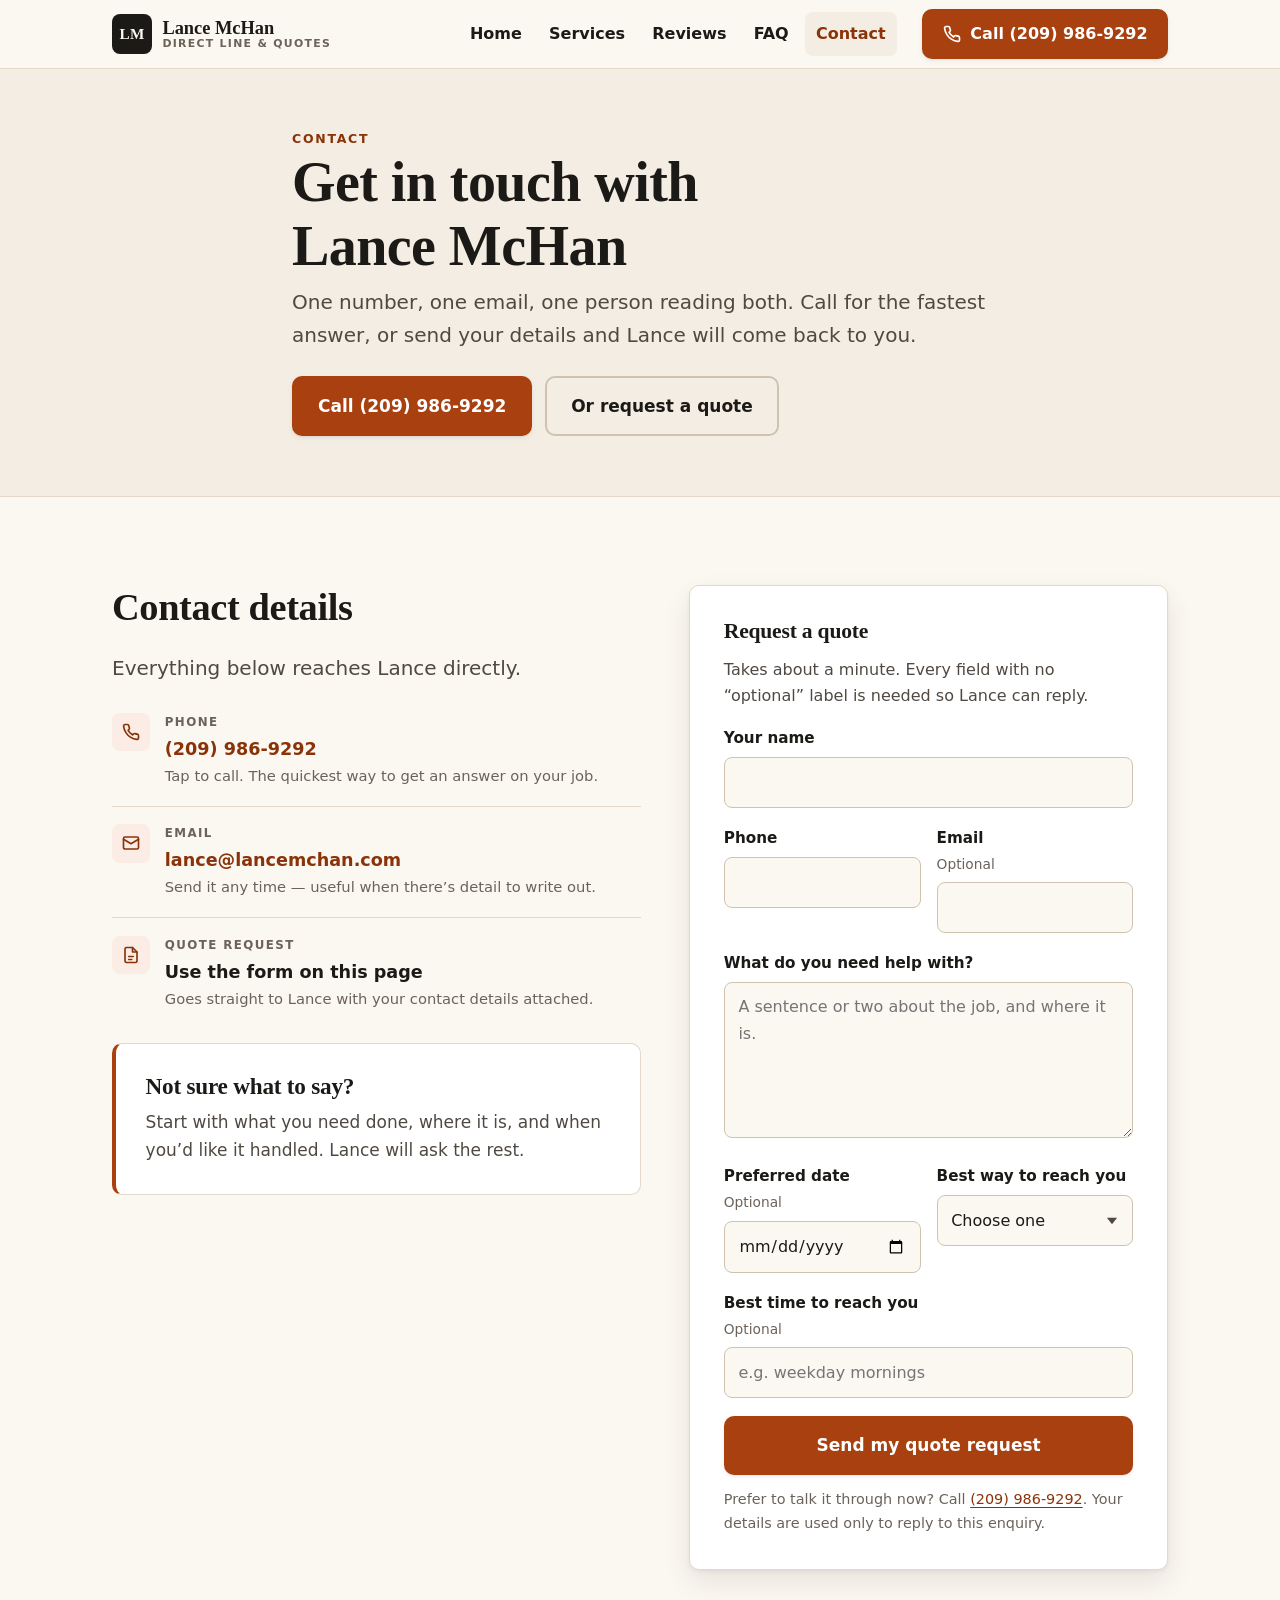
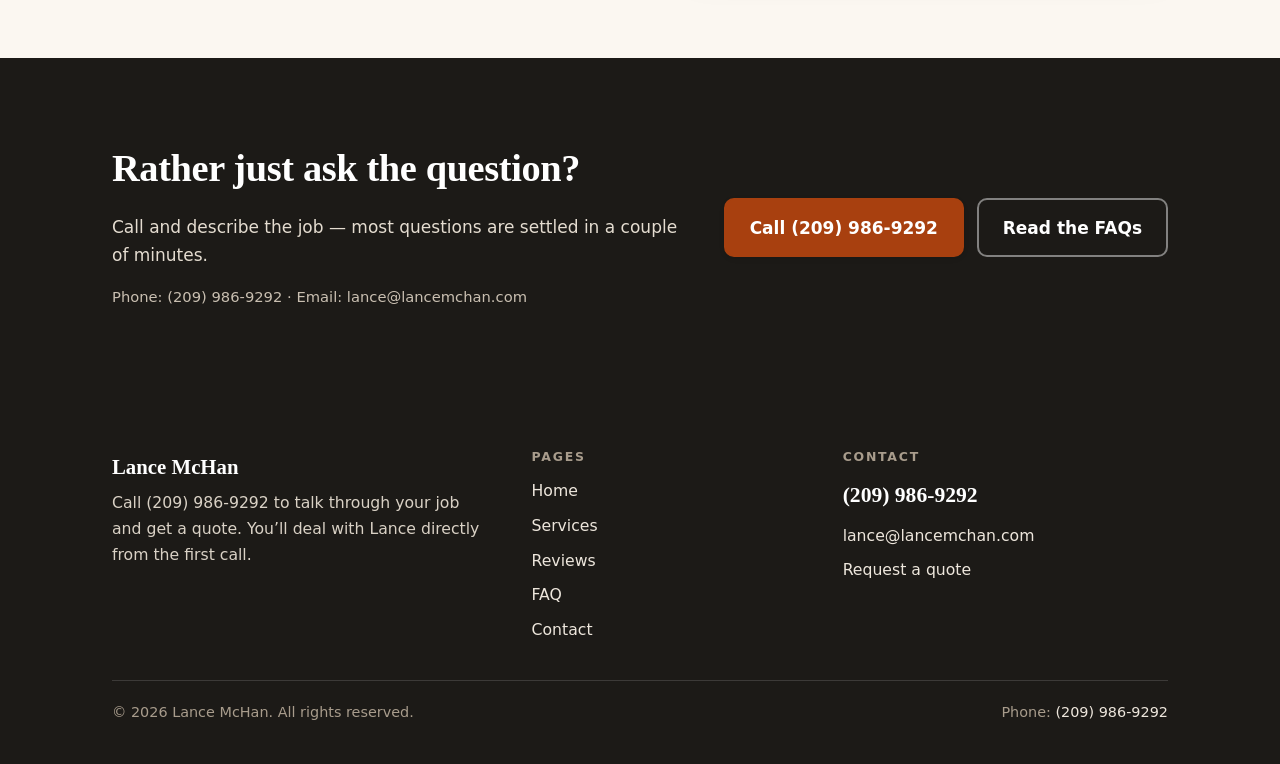
==== contact.html @ e19f183c "feat: initial website build" ====
<!DOCTYPE html>
<html lang="en">
<head>
<meta charset="utf-8">
<meta name="viewport" content="width=device-width, initial-scale=1">
<title>Contact &amp; Quote Request | Lance McHan — (209) 986-9292</title>
<meta name="description" content="Call Lance McHan on (209) 986-9292, email lance@lancemchan.com, or send a quote request. Calls and messages go straight to Lance.">
<meta name="author" content="Lance McHan">
<meta name="theme-color" content="#1C1A17">
<meta name="robots" content="index, follow">
<meta name="format-detection" content="telephone=yes">

<meta property="og:type" content="website">
<meta property="og:site_name" content="Lance McHan">
<meta property="og:title" content="Contact &amp; Quote Request | Lance McHan">
<meta property="og:description" content="Call (209) 986-9292, email lance@lancemchan.com, or send a quote request.">
<meta property="og:locale" content="en_US">
<meta name="twitter:card" content="summary">
<meta name="twitter:title" content="Contact &amp; Quote Request | Lance McHan">
<meta name="twitter:description" content="Call (209) 986-9292, email lance@lancemchan.com, or send a quote request.">

<link rel="icon" href="favicon.svg" type="image/svg+xml">
<link rel="apple-touch-icon" href="favicon.svg">
<link rel="stylesheet" href="assets/css/styles.css">
</head>
<body>

<a class="skip-link" href="#main">Skip to main content</a>

<header class="site-header">
  <div class="wrap header-inner">
    <a class="brand" href="index.html">
      <span class="brand-mark" aria-hidden="true">LM</span>
      <span class="brand-text">
        <span class="brand-name">Lance McHan</span>
        <span class="brand-sub">Direct line &amp; quotes</span>
      </span>
    </a>

    <button class="nav-toggle" type="button" aria-expanded="false" aria-controls="primary-nav">
      <span class="nav-toggle-bars" aria-hidden="true"></span>
      <span>Menu</span>
    </button>

    <nav class="site-nav" id="primary-nav" aria-label="Main">
      <ul>
        <li><a href="index.html">Home</a></li>
        <li><a href="services.html">Services</a></li>
        <li><a href="reviews.html">Reviews</a></li>
        <li><a href="faq.html">FAQ</a></li>
        <li><a href="contact.html" aria-current="page">Contact</a></li>
      </ul>
    </nav>

    <a class="btn btn-primary header-call" href="tel:+12099869292">
      <svg width="18" height="18" viewBox="0 0 24 24" fill="none" stroke="currentColor" stroke-width="2.2" stroke-linecap="round" stroke-linejoin="round" aria-hidden="true"><path d="M22 16.9v3a2 2 0 0 1-2.2 2 19.8 19.8 0 0 1-8.6-3.1 19.5 19.5 0 0 1-6-6A19.8 19.8 0 0 1 2.1 4.2 2 2 0 0 1 4.1 2h3a2 2 0 0 1 2 1.7c.1 1 .4 1.9.7 2.8a2 2 0 0 1-.5 2.1L8.1 9.9a16 16 0 0 0 6 6l1.3-1.3a2 2 0 0 1 2.1-.4c.9.3 1.8.6 2.8.7a2 2 0 0 1 1.7 2Z"/></svg>
      Call (209) 986-9292
    </a>
  </div>
</header>

<div class="page-banner" id="submitted-banner" hidden>
  <div class="wrap">
    <svg width="22" height="22" viewBox="0 0 24 24" fill="none" stroke="currentColor" stroke-width="2.2" stroke-linecap="round" stroke-linejoin="round" aria-hidden="true"><path d="M20 6 9 17l-5-5"/></svg>
    <p>Thanks, your message was sent. Lance has your details and will be in touch. Need an answer sooner? Call <a href="tel:+12099869292">(209)&nbsp;986-9292</a>.</p>
  </div>
</div>

<main id="main">

  <section class="page-hero" aria-labelledby="page-title">
    <div class="wrap narrow">
      <p class="eyebrow">Contact</p>
      <h1 id="page-title">Get in touch with Lance McHan</h1>
      <p class="lede">One number, one email, one person reading both. Call for the fastest answer, or send your details and Lance will come back to you.</p>
      <div class="btn-row" style="margin-top:1.5rem;">
        <a class="btn btn-primary" href="tel:+12099869292">Call (209) 986-9292</a>
        <a class="btn btn-ghost" href="#quote">Or request a quote</a>
      </div>
    </div>
  </section>

  <!-- ================= CONTACT DETAILS + FORM ================= -->
  <section id="quote" aria-labelledby="quote-title">
    <div class="wrap form-shell">
      <div>
        <h2 id="quote-title">Contact details</h2>
        <p class="lede">Everything below reaches Lance directly.</p>

        <ul class="contact-list" style="margin-top:1.75rem;">
          <li>
            <span class="contact-icon" aria-hidden="true">
              <svg width="18" height="18" viewBox="0 0 24 24" fill="none" stroke="currentColor" stroke-width="2.2" stroke-linecap="round" stroke-linejoin="round"><path d="M22 16.9v3a2 2 0 0 1-2.2 2 19.8 19.8 0 0 1-8.6-3.1 19.5 19.5 0 0 1-6-6A19.8 19.8 0 0 1 2.1 4.2 2 2 0 0 1 4.1 2h3a2 2 0 0 1 2 1.7c.1 1 .4 1.9.7 2.8a2 2 0 0 1-.5 2.1L8.1 9.9a16 16 0 0 0 6 6l1.3-1.3a2 2 0 0 1 2.1-.4c.9.3 1.8.6 2.8.7a2 2 0 0 1 1.7 2Z"/></svg>
            </span>
            <span>
              <span class="label">Phone</span>
              <a class="value" href="tel:+12099869292">(209) 986-9292</a>
              <span class="sub">Tap to call. The quickest way to get an answer on your job.</span>
            </span>
          </li>
          <li>
            <span class="contact-icon" aria-hidden="true">
              <svg width="18" height="18" viewBox="0 0 24 24" fill="none" stroke="currentColor" stroke-width="2.2" stroke-linecap="round" stroke-linejoin="round"><path d="M4 4h16a2 2 0 0 1 2 2v12a2 2 0 0 1-2 2H4a2 2 0 0 1-2-2V6a2 2 0 0 1 2-2Z"/><path d="m22 7-10 6L2 7"/></svg>
            </span>
            <span>
              <span class="label">Email</span>
              <a class="value" href="mailto:lance@lancemchan.com">lance@lancemchan.com</a>
              <span class="sub">Send it any time &mdash; useful when there&rsquo;s detail to write out.</span>
            </span>
          </li>
          <li>
            <span class="contact-icon" aria-hidden="true">
              <svg width="18" height="18" viewBox="0 0 24 24" fill="none" stroke="currentColor" stroke-width="2.2" stroke-linecap="round" stroke-linejoin="round"><path d="M14 2H6a2 2 0 0 0-2 2v16a2 2 0 0 0 2 2h12a2 2 0 0 0 2-2V8Z"/><path d="M14 2v6h6"/><path d="M9 14h6"/><path d="M9 18h4"/></svg>
            </span>
            <span>
              <span class="label">Quote request</span>
              <span class="value">Use the form on this page</span>
              <span class="sub">Goes straight to Lance with your contact details attached.</span>
            </span>
          </li>
        </ul>

        <div class="review-note" style="margin-top:2rem;">
          <h3>Not sure what to say?</h3>
          <p>Start with what you need done, where it is, and when you&rsquo;d like it handled. Lance will ask the rest.</p>
        </div>
      </div>

      <div class="form-card">
        <h2 style="font-size:1.35rem;">Request a quote</h2>
        <p style="color:var(--ink-soft);font-size:1rem;">Takes about a minute. Every field with no &ldquo;optional&rdquo; label is needed so Lance can reply.</p>

        <div class="form-status" hidden></div>

        <form method="POST" action="https://vision.leadrai.com/api/forms/c210a3fc5d063e01e79c357d8eb8c4f1" data-leadr>
          <input type="hidden" name="_form" value="Quote request">
          <input type="hidden" name="_page" value="">
          <input type="text" name="_gotcha" tabindex="-1" autocomplete="off" style="display:none">

          <div class="field">
            <label for="c-name">Your name</label>
            <input type="text" id="c-name" name="name" autocomplete="name" required>
          </div>

          <div class="field-pair">
            <div class="field">
              <label for="c-phone">Phone</label>
              <input type="tel" id="c-phone" name="phone" autocomplete="tel" inputmode="tel" required>
            </div>
            <div class="field">
              <label for="c-email">Email <span class="hint">Optional</span></label>
              <input type="email" id="c-email" name="email" autocomplete="email">
            </div>
          </div>

          <div class="field">
            <label for="c-service">What do you need help with?</label>
            <textarea id="c-service" name="What you need" rows="5" required placeholder="A sentence or two about the job, and where it is."></textarea>
          </div>

          <div class="field-pair">
            <div class="field">
              <label for="c-date">Preferred date <span class="hint">Optional</span></label>
              <input type="date" id="c-date" name="Preferred date">
            </div>
            <div class="field">
              <label for="c-contact-method">Best way to reach you</label>
              <select id="c-contact-method" name="Best way to reach you" required>
                <option value="">Choose one</option>
                <option value="Phone call">Phone call</option>
                <option value="Email">Email</option>
                <option value="Either is fine">Either is fine</option>
              </select>
            </div>
          </div>

          <div class="field">
            <label for="c-best-time">Best time to reach you <span class="hint">Optional</span></label>
            <input type="text" id="c-best-time" name="Best time to reach you" placeholder="e.g. weekday mornings">
          </div>

          <button class="btn btn-primary btn-block" type="submit">Send my quote request</button>

          <div class="form-foot">
            <p>Prefer to talk it through now? Call <a href="tel:+12099869292">(209) 986-9292</a>. Your details are used only to reply to this enquiry.</p>
          </div>
        </form>
      </div>
    </div>
  </section>

  <section class="cta-band" aria-labelledby="cta-end-title">
    <div class="wrap inner">
      <div>
        <h2 id="cta-end-title">Rather just ask the question?</h2>
        <p>Call and describe the job &mdash; most questions are settled in a couple of minutes.</p>
        <p class="note">Phone: (209) 986-9292 &middot; Email: lance@lancemchan.com</p>
      </div>
      <div class="btn-row">
        <a class="btn btn-primary" href="tel:+12099869292">Call (209) 986-9292</a>
        <a class="btn btn-ghost" href="faq.html">Read the FAQs</a>
      </div>
    </div>
  </section>

</main>

<footer class="site-footer">
  <div class="wrap">
    <div class="footer-grid">
      <div>
        <span class="brand-name">Lance McHan</span>
        <p>Call (209) 986-9292 to talk through your job and get a quote. You&rsquo;ll deal with Lance directly from the first call.</p>
      </div>
      <nav aria-labelledby="footer-nav-title">
        <h2 id="footer-nav-title">Pages</h2>
        <ul>
          <li><a href="index.html">Home</a></li>
          <li><a href="services.html">Services</a></li>
          <li><a href="reviews.html">Reviews</a></li>
          <li><a href="faq.html">FAQ</a></li>
          <li><a href="contact.html">Contact</a></li>
        </ul>
      </nav>
      <div>
        <h2>Contact</h2>
        <ul>
          <li><a class="footer-phone" href="tel:+12099869292">(209) 986-9292</a></li>
          <li><a href="mailto:lance@lancemchan.com">lance@lancemchan.com</a></li>
          <li><a href="contact.html">Request a quote</a></li>
        </ul>
      </div>
    </div>
    <div class="footer-bottom">
      <p>&copy; <span data-year>2026</span> Lance McHan. All rights reserved.</p>
      <p>Phone: <a href="tel:+12099869292">(209) 986-9292</a></p>
    </div>
  </div>
</footer>

<div class="call-bar">
  <a class="btn btn-primary" href="tel:+12099869292">
    <svg width="18" height="18" viewBox="0 0 24 24" fill="none" stroke="currentColor" stroke-width="2.2" stroke-linecap="round" stroke-linejoin="round" aria-hidden="true"><path d="M22 16.9v3a2 2 0 0 1-2.2 2 19.8 19.8 0 0 1-8.6-3.1 19.5 19.5 0 0 1-6-6A19.8 19.8 0 0 1 2.1 4.2 2 2 0 0 1 4.1 2h3a2 2 0 0 1 2 1.7c.1 1 .4 1.9.7 2.8a2 2 0 0 1-.5 2.1L8.1 9.9a16 16 0 0 0 6 6l1.3-1.3a2 2 0 0 1 2.1-.4c.9.3 1.8.6 2.8.7a2 2 0 0 1 1.7 2Z"/></svg>
    Call (209) 986-9292
  </a>
  <a class="btn btn-ghost" href="#quote">Quote</a>
</div>

<script src="assets/js/main.js" defer></script>
</body>
</html>
---- assets/css/styles.css ----
/* ==========================================================================
   Lance McHan — site styles
   Visual direction: grounded, personal, editorial. Warm paper background,
   ink text, a single clay accent reserved for actions.
   ========================================================================== */

/* ---------- Tokens ---------- */
:root {
  --paper:        #FBF7F1;
  --paper-deep:   #F3EDE3;
  --surface:      #FFFFFF;
  --ink:          #1C1A17;
  --ink-soft:     #4F4942;
  --ink-faint:    #6B635A;
  --rule:         #E2D9CB;
  --rule-strong:  #CFC3B0;
  --accent:       #A8400F;   /* clay — actions only */
  --accent-deep:  #8A3309;
  --accent-wash:  #FBEDE5;
  --focus:        #0B5FA5;

  --shadow-sm: 0 1px 2px rgba(28, 26, 23, .06), 0 2px 6px rgba(28, 26, 23, .05);
  --shadow-md: 0 2px 4px rgba(28, 26, 23, .05), 0 12px 28px rgba(28, 26, 23, .09);

  --serif: Georgia, "Iowan Old Style", "Palatino Linotype", Palatino, "Times New Roman", serif;
  --sans: system-ui, -apple-system, "Segoe UI", Roboto, "Helvetica Neue", Arial, sans-serif;

  --wrap: 1120px;
  --gap: clamp(1rem, 3vw, 1.75rem);
  --section-y: clamp(3rem, 7vw, 5.5rem);
  --radius: 10px;
}

/* ---------- Reset ---------- */
*,
*::before,
*::after { box-sizing: border-box; }

html {
  -webkit-text-size-adjust: 100%;
  scroll-behavior: smooth;
}

body {
  margin: 0;
  background: var(--paper);
  color: var(--ink);
  font-family: var(--sans);
  font-size: 1.0625rem;          /* 17px */
  line-height: 1.65;
  overflow-x: hidden;
  -webkit-font-smoothing: antialiased;
}

img, svg { max-width: 100%; height: auto; display: block; }

h1, h2, h3, h4 {
  font-family: var(--serif);
  line-height: 1.15;
  letter-spacing: -0.01em;
  margin: 0 0 .6em;
  font-weight: 700;
  text-wrap: balance;
}

h1 { font-size: clamp(2.1rem, 6.4vw, 3.5rem); }
h2 { font-size: clamp(1.65rem, 4.2vw, 2.4rem); }
h3 { font-size: clamp(1.2rem, 2.6vw, 1.45rem); }
h4 { font-size: 1.0625rem; font-family: var(--sans); font-weight: 700; }

p { margin: 0 0 1rem; max-width: 68ch; }
p:last-child { margin-bottom: 0; }

a { color: var(--accent-deep); text-decoration-thickness: 1px; text-underline-offset: 3px; }
a:hover { color: var(--ink); }

ul, ol { margin: 0 0 1rem; padding-left: 1.2rem; }
li { margin-bottom: .45rem; }

strong { font-weight: 700; }

:focus-visible {
  outline: 3px solid var(--focus);
  outline-offset: 2px;
  border-radius: 4px;
}

/* ---------- Helpers ---------- */
.wrap {
  width: 100%;
  max-width: var(--wrap);
  margin-inline: auto;
  padding-inline: clamp(1.1rem, 4vw, 2rem);
}

.narrow { max-width: 760px; }

.skip-link {
  position: absolute;
  left: 1rem;
  top: -4rem;
  z-index: 200;
  background: var(--ink);
  color: #fff;
  padding: .75rem 1.1rem;
  border-radius: 0 0 var(--radius) var(--radius);
  font-weight: 600;
  text-decoration: none;
  transition: top .15s ease;
}
.skip-link:focus { top: 0; color: #fff; }

.visually-hidden {
  position: absolute !important;
  width: 1px; height: 1px;
  margin: -1px; padding: 0;
  overflow: hidden;
  clip: rect(0 0 0 0);
  white-space: nowrap;
  border: 0;
}

.eyebrow {
  font-family: var(--sans);
  font-size: .78rem;
  font-weight: 700;
  letter-spacing: .14em;
  text-transform: uppercase;
  color: var(--accent-deep);
  margin: 0 0 .85rem;
}

.lede { font-size: clamp(1.075rem, 2.1vw, 1.25rem); color: var(--ink-soft); }

section { padding-block: var(--section-y); }

.section-head { max-width: 46rem; margin-bottom: clamp(1.75rem, 4vw, 2.75rem); }

/* ---------- Buttons ---------- */
.btn {
  display: inline-flex;
  align-items: center;
  justify-content: center;
  gap: .6rem;
  min-height: 52px;
  padding: .85rem 1.5rem;
  border: 2px solid transparent;
  border-radius: var(--radius);
  font: inherit;
  font-weight: 700;
  font-size: 1.0625rem;
  text-decoration: none;
  cursor: pointer;
  transition: background-color .16s ease, color .16s ease, border-color .16s ease, transform .16s ease;
}

.btn-primary {
  background: var(--accent);
  border-color: var(--accent);
  color: #fff;
  box-shadow: var(--shadow-sm);
}
.btn-primary:hover {
  background: var(--accent-deep);
  border-color: var(--accent-deep);
  color: #fff;
  transform: translateY(-1px);
}

/* secondary actions are deliberately quieter */
.btn-ghost {
  background: transparent;
  border-color: var(--rule-strong);
  color: var(--ink);
  font-weight: 600;
}
.btn-ghost:hover { border-color: var(--ink); color: var(--ink); background: var(--paper-deep); }

.btn-block { width: 100%; }

.btn-row {
  display: flex;
  flex-wrap: wrap;
  gap: .8rem;
  align-items: center;
}

.btn svg { flex: none; }

/* ---------- Header ---------- */
.site-header {
  position: sticky;
  top: 0;
  z-index: 100;
  background: rgba(251, 247, 241, .97);
  border-bottom: 1px solid var(--rule);
}

.header-inner {
  display: flex;
  align-items: center;
  gap: 1rem;
  min-height: 68px;
  padding-block: .55rem;
}

.brand {
  display: flex;
  align-items: center;
  gap: .65rem;
  text-decoration: none;
  color: var(--ink);
  margin-right: auto;
  padding: .25rem 0;
}
.brand:hover { color: var(--ink); }

.brand-mark {
  width: 40px; height: 40px;
  flex: none;
  display: grid;
  place-items: center;
  background: var(--ink);
  color: var(--paper);
  border-radius: 8px;
  font-family: var(--serif);
  font-weight: 700;
  font-size: .95rem;
  letter-spacing: .02em;
}

.brand-text { display: flex; flex-direction: column; line-height: 1.1; }
.brand-name { font-family: var(--serif); font-weight: 700; font-size: 1.15rem; }
.brand-sub {
  font-size: .68rem;
  letter-spacing: .12em;
  text-transform: uppercase;
  color: var(--ink-faint);
  font-weight: 600;
}

.nav-toggle {
  display: inline-flex;
  align-items: center;
  gap: .5rem;
  min-height: 46px;
  min-width: 46px;
  padding: .5rem .8rem;
  background: transparent;
  border: 1px solid var(--rule-strong);
  border-radius: 8px;
  font: inherit;
  font-size: .95rem;
  font-weight: 600;
  color: var(--ink);
  cursor: pointer;
}
.nav-toggle:hover { border-color: var(--ink); }

.nav-toggle-bars { position: relative; width: 18px; height: 2px; background: currentColor; }
.nav-toggle-bars::before,
.nav-toggle-bars::after {
  content: "";
  position: absolute;
  left: 0;
  width: 18px; height: 2px;
  background: currentColor;
}
.nav-toggle-bars::before { top: -6px; }
.nav-toggle-bars::after { top: 6px; }

.site-nav { display: none; }
.site-nav[data-open="true"] {
  display: block;
  position: absolute;
  top: 100%;
  left: 0;
  right: 0;
  background: var(--surface);
  border-bottom: 1px solid var(--rule);
  box-shadow: var(--shadow-md);
}

.site-nav ul {
  list-style: none;
  margin: 0;
  padding: .5rem clamp(1.1rem, 4vw, 2rem) 1.1rem;
}
.site-nav li { margin: 0; border-bottom: 1px solid var(--rule); }
.site-nav li:last-child { border-bottom: 0; }

.site-nav a {
  display: flex;
  align-items: center;
  min-height: 52px;
  color: var(--ink);
  text-decoration: none;
  font-weight: 600;
}
.site-nav a:hover { color: var(--accent-deep); }
.site-nav a[aria-current="page"] { color: var(--accent-deep); }

.header-call { display: none; }

@media (min-width: 62rem) {
  .nav-toggle { display: none; }
  .site-nav { display: block; }
  .site-nav ul { display: flex; gap: .3rem; padding: 0; }
  .site-nav li { border: 0; }
  .site-nav a {
    min-height: 44px;
    padding: .4rem .7rem;
    border-radius: 8px;
    font-size: 1rem;
  }
  .site-nav a:hover { background: var(--paper-deep); }
  .site-nav a[aria-current="page"] { background: var(--paper-deep); }
  .header-call {
    display: inline-flex;
    margin-left: .6rem;
    min-height: 46px;
    padding: .6rem 1.15rem;
    font-size: 1rem;
  }
}

/* ---------- Mobile sticky call bar ---------- */
.call-bar {
  position: fixed;
  left: 0; right: 0; bottom: 0;
  z-index: 120;
  display: flex;
  gap: .6rem;
  padding: .6rem .85rem calc(.6rem + env(safe-area-inset-bottom, 0px));
  background: rgba(28, 26, 23, .97);
  border-top: 1px solid rgba(255, 255, 255, .12);
}
.call-bar .btn { flex: 1 1 auto; min-height: 50px; }
.call-bar .btn-ghost { color: #fff; border-color: rgba(255,255,255,.4); flex: 0 1 38%; }
.call-bar .btn-ghost:hover { background: rgba(255,255,255,.1); color: #fff; border-color: #fff; }

/* keeps the bar from covering the end of the page */
body { padding-bottom: 76px; }

@media (min-width: 62rem) {
  .call-bar { display: none; }
  body { padding-bottom: 0; }
}

/* ---------- Hero ---------- */
.hero {
  position: relative;
  padding-block: clamp(2.5rem, 7vw, 4.75rem) clamp(2.5rem, 6vw, 4rem);
  background:
    linear-gradient(180deg, var(--paper-deep), var(--paper) 72%);
  border-bottom: 1px solid var(--rule);
}

.hero-grid {
  display: grid;
  gap: clamp(1.75rem, 4vw, 3rem);
}

.hero h1 { margin-bottom: .55rem; }
.hero .lede { margin-bottom: 1.5rem; max-width: 34rem; }

.hero-actions { margin-bottom: 1.4rem; }

.hero-reassure {
  font-size: .95rem;
  color: var(--ink-faint);
  margin: 0;
}

/* direct-line card next to the hero action */
.call-card {
  background: var(--surface);
  border: 1px solid var(--rule);
  border-top: 4px solid var(--accent);
  border-radius: var(--radius);
  padding: clamp(1.25rem, 3vw, 1.75rem);
  box-shadow: var(--shadow-md);
}
.call-card h2 {
  font-size: 1.2rem;
  font-family: var(--sans);
  margin-bottom: .35rem;
}
.call-card .phone-big {
  display: inline-block;
  font-family: var(--serif);
  font-size: clamp(1.6rem, 5vw, 2.05rem);
  font-weight: 700;
  color: var(--ink);
  text-decoration: none;
  letter-spacing: -0.01em;
  margin-bottom: .2rem;
}
.call-card .phone-big:hover { color: var(--accent-deep); }
.call-card dl { margin: 1.1rem 0 0; display: grid; gap: .8rem; }
.call-card dt {
  font-size: .72rem;
  letter-spacing: .12em;
  text-transform: uppercase;
  font-weight: 700;
  color: var(--ink-faint);
}
.call-card dd { margin: .1rem 0 0; font-weight: 600; word-break: break-word; }

@media (min-width: 56rem) {
  .hero-grid {
    grid-template-columns: 1.35fr .9fr;
    align-items: center;
  }
}

/* ---------- Trust strip (only verifiable facts) ---------- */
.trust-strip {
  background: var(--ink);
  color: var(--paper);
  padding-block: 1.1rem;
}
.trust-strip ul {
  list-style: none;
  margin: 0; padding: 0;
  display: flex;
  flex-wrap: wrap;
  gap: .5rem 1.75rem;
  font-size: .95rem;
}
.trust-strip li {
  margin: 0;
  display: flex;
  align-items: center;
  gap: .5rem;
  color: #F0E9DE;
}
.trust-strip svg { color: #E8A87C; flex: none; }
.trust-strip a { color: #fff; font-weight: 600; }
.trust-strip a:hover { color: #E8A87C; }

/* ---------- Services: varied layout, not a card grid ---------- */
.service-feature {
  display: grid;
  gap: clamp(1.25rem, 3vw, 2.5rem);
  background: var(--surface);
  border: 1px solid var(--rule);
  border-radius: var(--radius);
  padding: clamp(1.4rem, 3.5vw, 2.5rem);
  box-shadow: var(--shadow-sm);
  margin-bottom: clamp(1rem, 2.5vw, 1.5rem);
}
.service-feature .outcome {
  font-family: var(--serif);
  font-size: clamp(1.4rem, 3.4vw, 1.9rem);
  font-weight: 700;
  line-height: 1.2;
  margin: 0 0 .6rem;
}
.service-feature .tag {
  display: inline-block;
  background: var(--accent-wash);
  color: var(--accent-deep);
  font-size: .75rem;
  font-weight: 700;
  letter-spacing: .1em;
  text-transform: uppercase;
  padding: .3rem .6rem;
  border-radius: 999px;
  margin-bottom: .85rem;
}
.service-feature ul { list-style: none; padding: 0; margin: 0; }
.service-feature ul li {
  position: relative;
  padding-left: 1.6rem;
  margin-bottom: .55rem;
  color: var(--ink-soft);
}
.service-feature ul li::before {
  content: "";
  position: absolute;
  left: 0; top: .62em;
  width: .6rem; height: .6rem;
  border-radius: 2px;
  background: var(--accent);
}

@media (min-width: 52rem) {
  .service-feature { grid-template-columns: 1.1fr .9fr; align-items: start; }
}

/* alternating rows */
.service-row {
  display: grid;
  gap: .5rem clamp(1.25rem, 4vw, 3rem);
  padding-block: clamp(1.5rem, 3.5vw, 2.25rem);
  border-top: 1px solid var(--rule);
}
.service-row:last-of-type { border-bottom: 1px solid var(--rule); }
.service-row .num {
  font-family: var(--serif);
  font-size: 1.6rem;
  color: var(--rule-strong);
  line-height: 1;
}
.service-row h3 { margin-bottom: .4rem; }
.service-row p { color: var(--ink-soft); margin-bottom: 0; }

@media (min-width: 52rem) {
  .service-row { grid-template-columns: 3rem 1fr 1.1fr; align-items: baseline; }
}

/* ---------- Process ---------- */
.process { background: var(--paper-deep); border-block: 1px solid var(--rule); }
.steps {
  list-style: none;
  margin: 0; padding: 0;
  display: grid;
  gap: clamp(1rem, 2.5vw, 1.5rem);
  counter-reset: step;
}
.steps li {
  margin: 0;
  background: var(--surface);
  border: 1px solid var(--rule);
  border-radius: var(--radius);
  padding: 1.35rem;
}
.steps li::before {
  counter-increment: step;
  content: "Step " counter(step);
  display: block;
  font-size: .72rem;
  font-weight: 700;
  letter-spacing: .14em;
  text-transform: uppercase;
  color: var(--accent-deep);
  margin-bottom: .5rem;
}
.steps h3 { font-size: 1.15rem; margin-bottom: .35rem; }
.steps p { color: var(--ink-soft); font-size: 1rem; margin: 0; }

@media (min-width: 48rem) { .steps { grid-template-columns: repeat(3, 1fr); } }

/* ---------- CTA band ---------- */
.cta-band {
  background: var(--ink);
  color: var(--paper);
  text-align: left;
}
.cta-band h2 { color: #fff; }
.cta-band p { color: #E4DCD0; }
.cta-band .inner {
  display: grid;
  gap: 1.5rem;
  align-items: center;
}
.cta-band .btn-ghost { color: #fff; border-color: rgba(255,255,255,.45); }
.cta-band .btn-ghost:hover { background: rgba(255,255,255,.1); border-color: #fff; color: #fff; }
.cta-band .note { font-size: .92rem; color: #C9BFB1; margin-top: .9rem; }

@media (min-width: 54rem) {
  .cta-band .inner { grid-template-columns: 1.3fr auto; gap: 2.5rem; }
}

/* ---------- Reviews / feedback (honest: no invented quotes) ---------- */
.review-panel {
  display: grid;
  gap: clamp(1.25rem, 3vw, 2.5rem);
  align-items: start;
}
.review-note {
  background: var(--surface);
  border: 1px solid var(--rule);
  border-left: 4px solid var(--accent);
  border-radius: var(--radius);
  padding: clamp(1.25rem, 3vw, 1.85rem);
}
.review-note h3 { margin-bottom: .5rem; }
.review-note p { color: var(--ink-soft); }

@media (min-width: 54rem) { .review-panel { grid-template-columns: 1fr 1fr; } }

/* ---------- FAQ ---------- */
.faq-list { max-width: 50rem; }
.faq-item {
  border-bottom: 1px solid var(--rule);
  background: transparent;
}
.faq-item:first-child { border-top: 1px solid var(--rule); }

.faq-item summary {
  display: flex;
  align-items: flex-start;
  justify-content: space-between;
  gap: 1rem;
  padding: 1.15rem .25rem;
  min-height: 56px;
  cursor: pointer;
  font-family: var(--serif);
  font-size: 1.12rem;
  font-weight: 700;
  color: var(--ink);
  list-style: none;
}
.faq-item summary::-webkit-details-marker { display: none; }
.faq-item summary::after {
  content: "+";
  font-family: var(--sans);
  font-size: 1.5rem;
  line-height: 1;
  color: var(--accent-deep);
  flex: none;
  transition: transform .18s ease;
}
.faq-item[open] summary::after { content: "–"; }
.faq-item summary:hover { color: var(--accent-deep); }
.faq-answer { padding: 0 .25rem 1.3rem; }
.faq-answer p { color: var(--ink-soft); }

/* ---------- Forms ---------- */
.form-shell {
  display: grid;
  gap: clamp(1.5rem, 4vw, 3rem);
  align-items: start;
}
@media (min-width: 58rem) { .form-shell { grid-template-columns: 1.05fr .95fr; } }

.form-card {
  background: var(--surface);
  border: 1px solid var(--rule);
  border-radius: var(--radius);
  padding: clamp(1.25rem, 3.5vw, 2.1rem);
  box-shadow: var(--shadow-md);
}

.field { margin-bottom: 1.1rem; }
.field label {
  display: block;
  font-size: .95rem;
  font-weight: 700;
  margin-bottom: .4rem;
  color: var(--ink);
}
.field .hint { display: block; font-weight: 400; font-size: .86rem; color: var(--ink-faint); margin-top: .15rem; }

.field input,
.field select,
.field textarea {
  width: 100%;
  min-height: 50px;
  padding: .7rem .85rem;
  font: inherit;
  font-size: 1rem;
  color: var(--ink);
  background: var(--paper);
  border: 1.5px solid var(--rule-strong);
  border-radius: 8px;
  appearance: none;
}
.field textarea { min-height: 128px; resize: vertical; }
.field select {
  background-image: url("data:image/svg+xml,%3Csvg xmlns='http://www.w3.org/2000/svg' viewBox='0 0 12 8'%3E%3Cpath fill='%234F4942' d='M.9.8h10.2L6 7.3z'/%3E%3C/svg%3E");
  background-repeat: no-repeat;
  background-position: right .9rem center;
  background-size: 12px 8px;
  padding-right: 2.4rem;
}
.field input:hover,
.field select:hover,
.field textarea:hover { border-color: var(--ink-faint); }
.field input:focus,
.field select:focus,
.field textarea:focus {
  border-color: var(--focus);
  background: var(--surface);
  outline: 3px solid rgba(11, 95, 165, .25);
  outline-offset: 1px;
}

.field-pair { display: grid; gap: 0 1rem; }
@media (min-width: 40rem) { .field-pair { grid-template-columns: 1fr 1fr; } }

.form-foot {
  margin-top: .35rem;
  font-size: .9rem;
  color: var(--ink-faint);
}
.form-foot p { margin-top: .8rem; }

/* confirmation + error messages */
.form-status {
  border-radius: var(--radius);
  padding: 1rem 1.15rem;
  margin-bottom: 1.25rem;
  font-weight: 600;
  border: 1px solid;
}
.form-status[hidden] { display: none; }
.form-status.is-success {
  background: #EDF7EE;
  border-color: #BBD9BE;
  color: #1E4D25;
}
.form-status.is-error {
  background: #FDEEEA;
  border-color: #E8BFB4;
  color: #7A2A14;
}
.form-status strong { display: block; font-size: 1.05rem; }

/* page-level banner shown for ?submitted=1 */
.page-banner {
  background: #EDF7EE;
  border-bottom: 1px solid #BBD9BE;
  color: #1E4D25;
  padding-block: 1rem;
  font-weight: 600;
}
.page-banner[hidden] { display: none; }
.page-banner .wrap { display: flex; gap: .7rem; align-items: flex-start; }
.page-banner svg { flex: none; margin-top: .2rem; }

/* ---------- Contact details ---------- */
.contact-list {
  list-style: none;
  margin: 0; padding: 0;
  display: grid;
  gap: 1.1rem;
}
.contact-list li {
  margin: 0;
  display: grid;
  grid-template-columns: 2.4rem 1fr;
  gap: .9rem;
  align-items: start;
  padding-bottom: 1.1rem;
  border-bottom: 1px solid var(--rule);
}
.contact-list li:last-child { border-bottom: 0; padding-bottom: 0; }
.contact-icon {
  width: 2.4rem; height: 2.4rem;
  display: grid; place-items: center;
  background: var(--accent-wash);
  color: var(--accent-deep);
  border-radius: 8px;
}
.contact-list .label {
  display: block;
  font-size: .74rem;
  letter-spacing: .12em;
  text-transform: uppercase;
  font-weight: 700;
  color: var(--ink-faint);
  margin-bottom: .15rem;
}
.contact-list .value {
  font-size: 1.1rem;
  font-weight: 700;
  color: var(--ink);
  text-decoration: none;
  word-break: break-word;
}
.contact-list a.value { color: var(--accent-deep); }
.contact-list a.value:hover { color: var(--ink); }
.contact-list .sub { display: block; font-size: .92rem; color: var(--ink-faint); font-weight: 400; }

/* ---------- Page hero (inner pages) ---------- */
.page-hero {
  background: var(--paper-deep);
  border-bottom: 1px solid var(--rule);
  padding-block: clamp(2.25rem, 5.5vw, 3.75rem);
}
.page-hero h1 { margin-bottom: .5rem; }
.page-hero p { margin-bottom: 0; }

/* ---------- Footer ---------- */
.site-footer {
  background: var(--ink);
  color: #D9D1C5;
  padding-block: clamp(2.25rem, 5vw, 3.25rem) 1.5rem;
  font-size: .98rem;
}
.footer-grid {
  display: grid;
  gap: 1.75rem;
  padding-bottom: 1.75rem;
  border-bottom: 1px solid rgba(255,255,255,.14);
}
.site-footer h2 {
  font-family: var(--sans);
  font-size: .78rem;
  letter-spacing: .14em;
  text-transform: uppercase;
  color: #A89C8C;
  margin-bottom: .9rem;
}
.site-footer .brand-name { color: #fff; font-size: 1.3rem; display: block; margin-bottom: .4rem; font-family: var(--serif); }
.site-footer ul { list-style: none; margin: 0; padding: 0; }
.site-footer li { margin-bottom: .55rem; }
.site-footer a { color: #EDE6DC; text-decoration: none; }
.site-footer a:hover { color: #E8A87C; text-decoration: underline; }
.site-footer .footer-phone {
  font-family: var(--serif);
  font-size: 1.35rem;
  font-weight: 700;
  color: #fff;
}
.footer-bottom {
  padding-top: 1.25rem;
  display: flex;
  flex-wrap: wrap;
  gap: .5rem 1.25rem;
  justify-content: space-between;
  font-size: .9rem;
  color: #A89C8C;
}

@media (min-width: 48rem) {
  .footer-grid { grid-template-columns: 1.4fr 1fr 1.2fr; gap: 2.5rem; }
}

/* ---------- Motion ---------- */
@media (prefers-reduced-motion: reduce) {
  html { scroll-behavior: auto; }
  *, *::before, *::after {
    animation-duration: .001ms !important;
    animation-iteration-count: 1 !important;
    transition-duration: .001ms !important;
  }
  .btn-primary:hover { transform: none; }
}

/* ---------- Print ---------- */
@media print {
  .site-header, .call-bar, .cta-band, .site-footer { display: none; }
  body { padding-bottom: 0; background: #fff; }
}
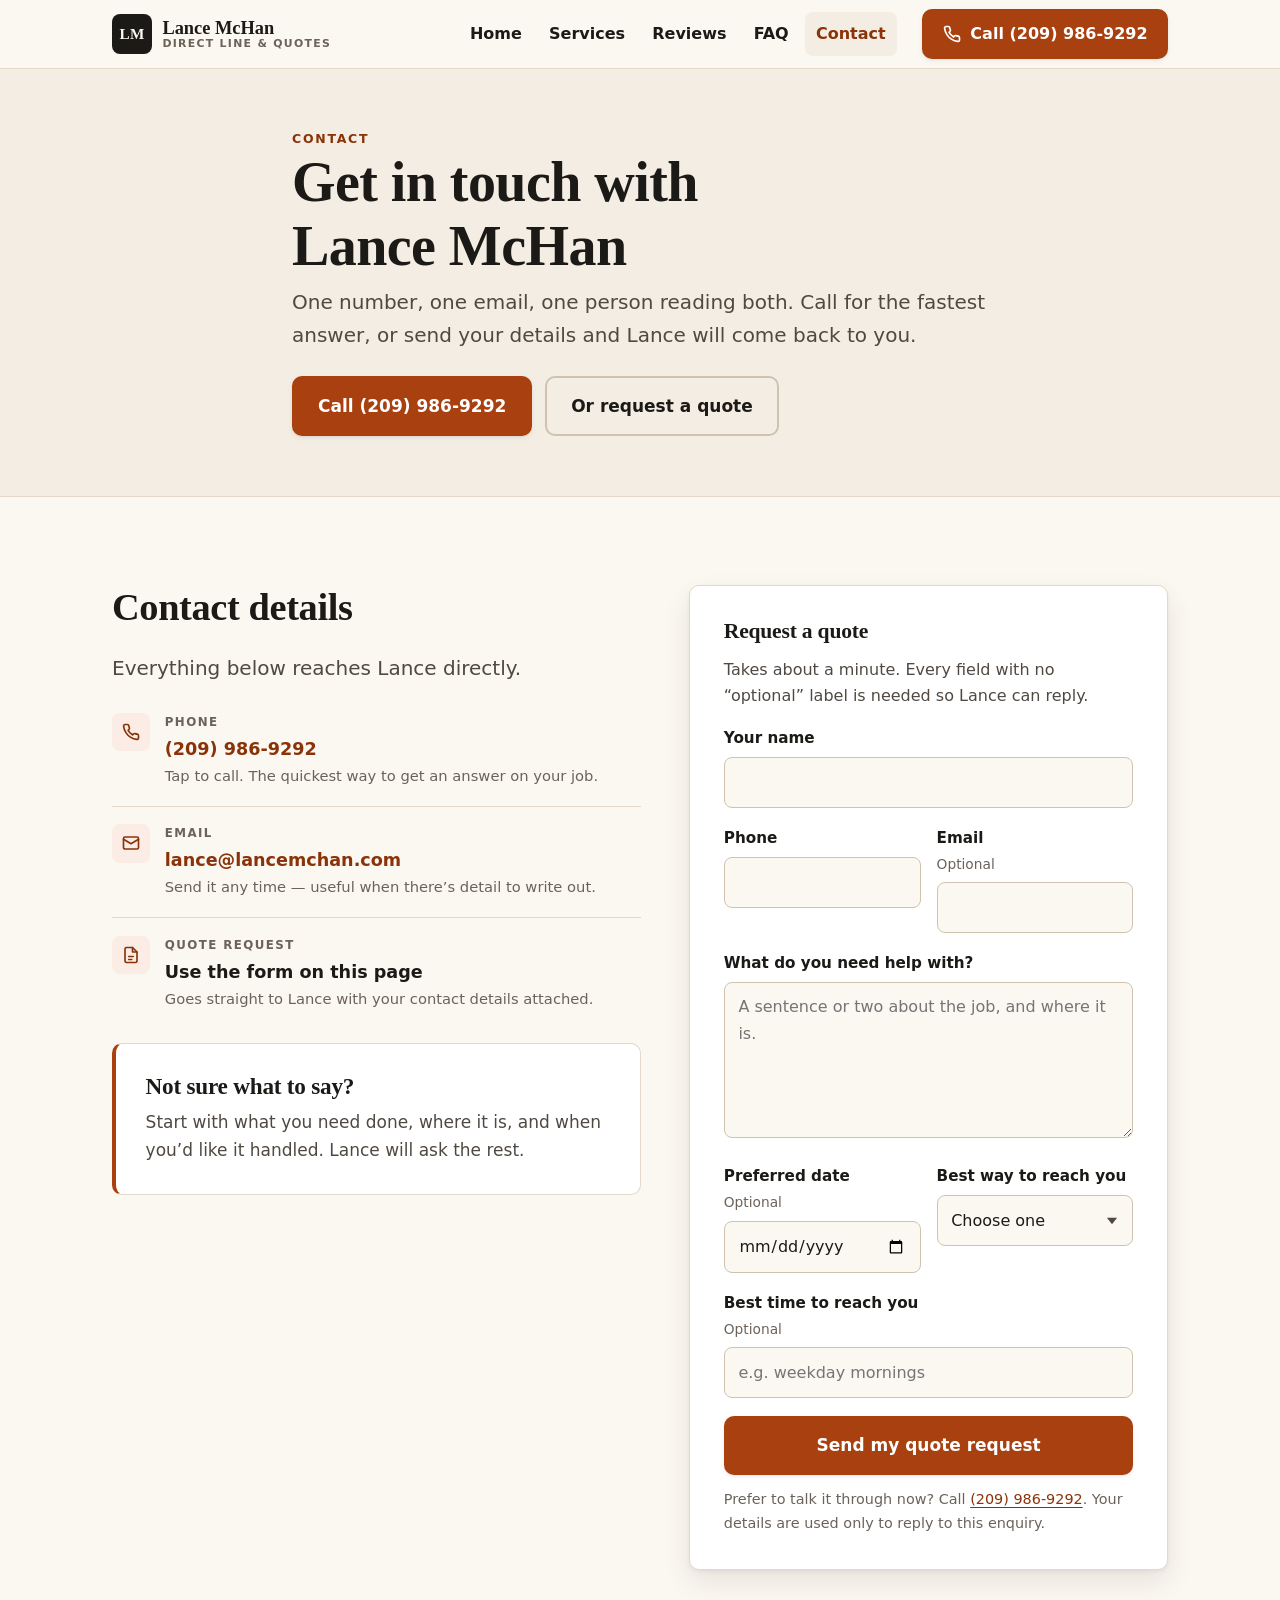
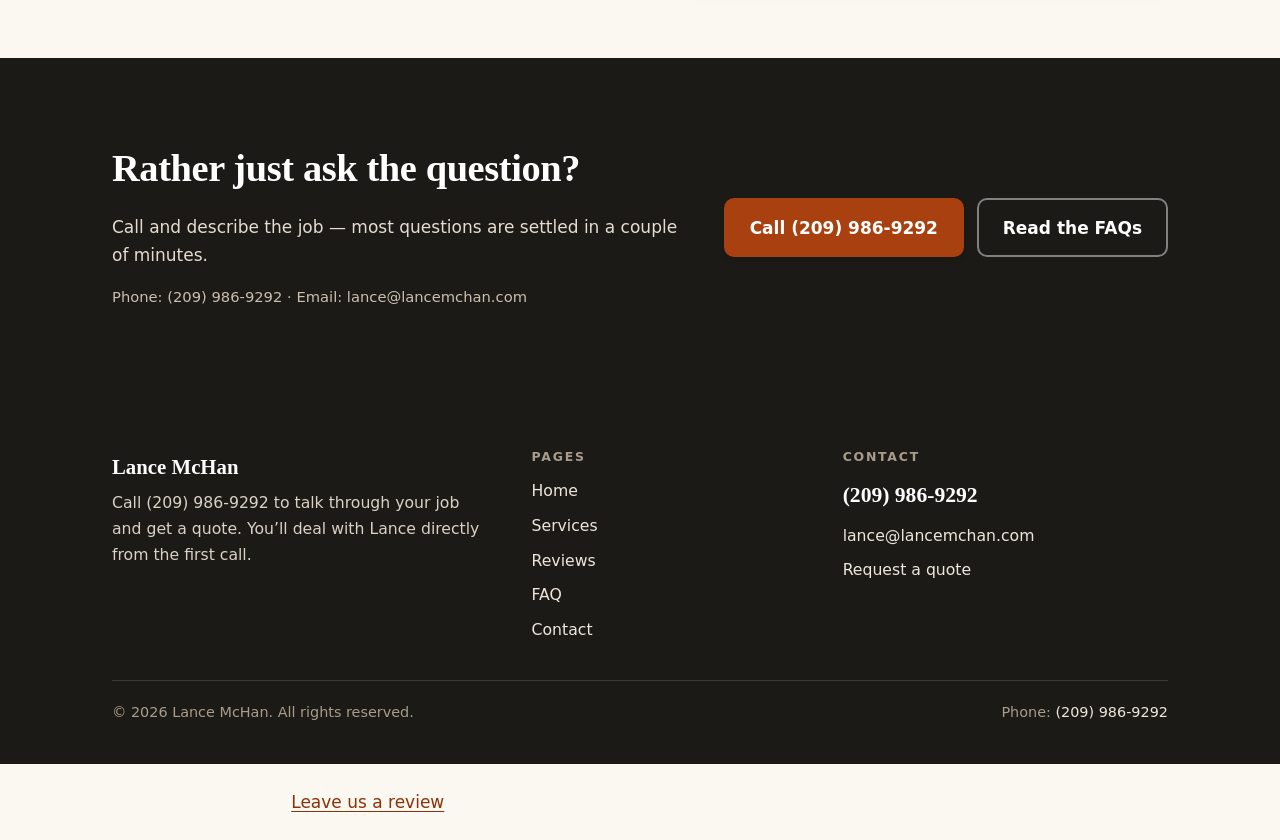
==== commit 0991e60c: "feat: add review page link" ====
--- a/contact.html
+++ b/contact.html
@@ -247,5 +247,7 @@
 </div>
 
 <script src="assets/js/main.js" defer></script>
+<script src="https://vision.leadrai.com/widget/loader.js" data-lv-widget data-kind="chatbot" data-widget="c74ecf85-e5a3-45e0-8c84-c6ad9a8efd60" async></script>
+<p data-lv-review="1" style="text-align:center;margin:24px 0"><a href="/review">Leave us a review</a></p>
 </body>
 </html>
